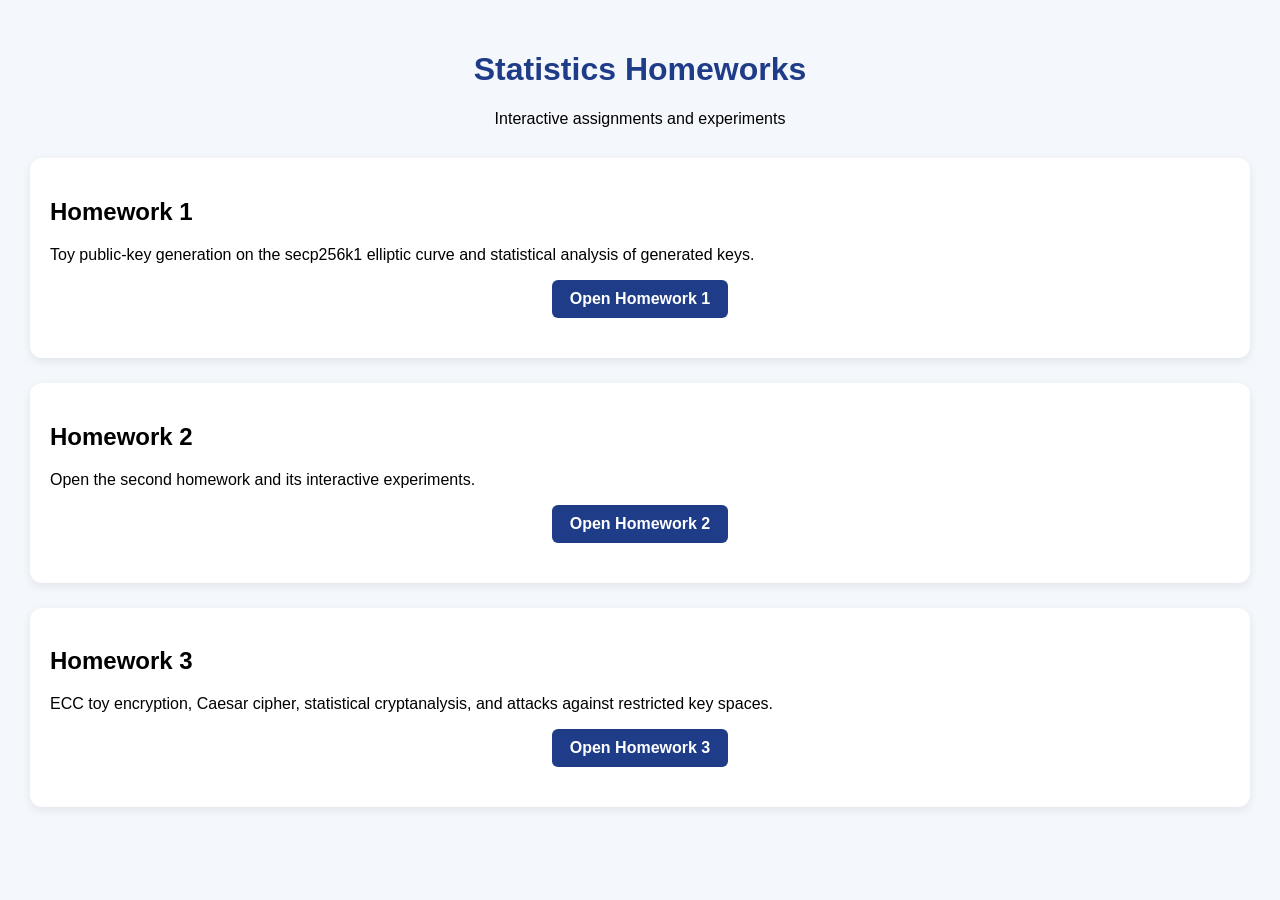
==== index.html @ 22dfff21 "Add files via upload" ====
<!DOCTYPE html>
<html lang="en">
<head>
  <meta charset="UTF-8">
  <meta name="viewport" content="width=device-width, initial-scale=1.0">
  <title>Statistics Homeworks</title>
  <link rel="stylesheet" href="style.css">
</head>
<body>
  <div class="container">
    <header>
      <h1>Statistics Homeworks</h1>
      <p class="subtitle">Interactive assignments and experiments</p>
    </header>
    <main>
      <section class="card">
        <h2>Homework 1</h2>
        <p>Toy public-key generation on the secp256k1 elliptic curve and statistical analysis of generated keys.</p>
        <div class="navigation"><a href="homework1.html">Open Homework 1</a></div>
      </section>
      <section class="card">
        <h2>Homework 2</h2>
        <p>Open the second homework and its interactive experiments.</p>
        <div class="navigation"><a href="homework2.html">Open Homework 2</a></div>
      </section>
      <section class="card">
        <h2>Homework 3</h2>
        <p>ECC toy encryption, Caesar cipher, statistical cryptanalysis, and attacks against restricted key spaces.</p>
        <div class="navigation"><a href="homework3.html">Open Homework 3</a></div>
      </section>
    </main>
  </div>
</body>
</html>
---- style.css ----
body {
    margin: 0;
    padding: 30px;
    background: #f4f7fb;
    font-family: Arial, sans-serif;
}

.container {
    max-width: 1400px;
    margin: auto;
}

h1 {
    text-align: center;
    color: #1f3c88;
}

.subtitle {
    text-align: center;
    margin-bottom: 30px;
}

.card {
    background: white;
    padding: 20px;
    border-radius: 12px;
    margin-bottom: 25px;
    box-shadow: 0 3px 10px rgba(0,0,0,0.08);
}

.controls {
    display: flex;
    gap: 20px;
    align-items: center;
    flex-wrap: wrap;
}

.controls input,
.controls select {
    margin-left: 8px;
    padding: 6px;
}

.controls button {
    background: #1f3c88;
    color: white;
    border: none;
    border-radius: 6px;
    padding: 10px 18px;
    cursor: pointer;
}

.controls button:hover {
    background: #2952b8;
}

.visual-section {
    display: flex;
    gap: 20px;
    flex-wrap: wrap;
}

.canvas-panel,
.log-panel {
    flex: 1;
    min-width: 450px;
    background: white;
    border-radius: 12px;
    padding: 20px;
    box-shadow: 0 3px 10px rgba(0,0,0,0.08);
}

canvas {
    border: 1px solid #ccc;
    display: block;
}

#log {
    height: 650px;
    overflow-y: auto;
    background: #f8f8f8;
    border-radius: 8px;
    padding: 10px;
}

.log-entry {
    margin-bottom: 10px;
    padding: 8px;
    background: white;
    border-left: 4px solid #1f3c88;
}

.resultBox {
    margin-top: 25px;
    padding: 20px;
    font-size: 24px;
    font-weight: bold;
    color: green;
    background: #eefcee;
    border-radius: 12px;
    text-align: center;
}

.charts {
    display: flex;
    gap: 20px;
    flex-wrap: wrap;
    margin-top: 20px;
}

.chart-container {
    flex: 1;
    min-width: 400px;
}

#bitStats,
#avalancheTable,
#discussionBox {
    margin-top: 25px;
    padding: 15px;
    background: #f8f8f8;
    border-radius: 10px;
}

table {
    border-collapse: collapse;
    width: 100%;
}

th,
td {
    border: 1px solid #ddd;
    padding: 8px;
}

th {
    background: #1f3c88;
    color: white;
}

.navigation {
    text-align: center;
    margin-bottom: 20px;
}

.navigation a {
    display: inline-block;
    margin: 0 10px;
    padding: 10px 18px;
    background: #1f3c88;
    color: white;
    text-decoration: none;
    border-radius: 6px;
    font-weight: bold;
}

.navigation a:hover {
    background: #2952b8;
}
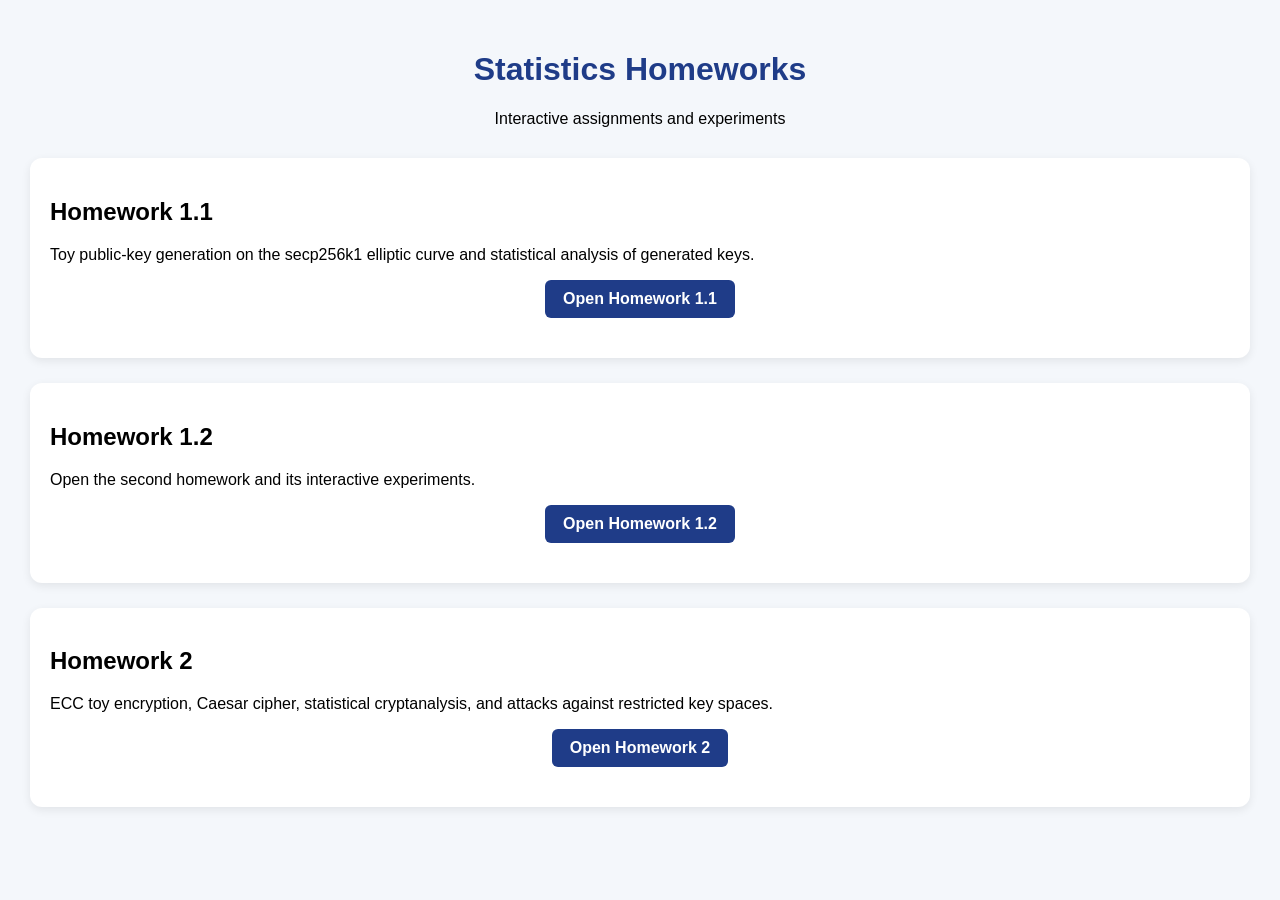
==== commit 9747190e: "Update index.html" ====
--- a/index.html
+++ b/index.html
@@ -14,19 +14,19 @@
     </header>
     <main>
       <section class="card">
-        <h2>Homework 1</h2>
+        <h2>Homework 1.1</h2>
         <p>Toy public-key generation on the secp256k1 elliptic curve and statistical analysis of generated keys.</p>
-        <div class="navigation"><a href="homework1.html">Open Homework 1</a></div>
+        <div class="navigation"><a href="homework1_1.html">Open Homework 1.1</a></div>
+      </section>
+      <section class="card">
+        <h2>Homework 1.2</h2>
+        <p>Open the second homework and its interactive experiments.</p>
+        <div class="navigation"><a href="homework1_2.html">Open Homework 1.2</a></div>
       </section>
       <section class="card">
         <h2>Homework 2</h2>
-        <p>Open the second homework and its interactive experiments.</p>
+        <p>ECC toy encryption, Caesar cipher, statistical cryptanalysis, and attacks against restricted key spaces.</p>
         <div class="navigation"><a href="homework2.html">Open Homework 2</a></div>
-      </section>
-      <section class="card">
-        <h2>Homework 3</h2>
-        <p>ECC toy encryption, Caesar cipher, statistical cryptanalysis, and attacks against restricted key spaces.</p>
-        <div class="navigation"><a href="homework3.html">Open Homework 3</a></div>
       </section>
     </main>
   </div>
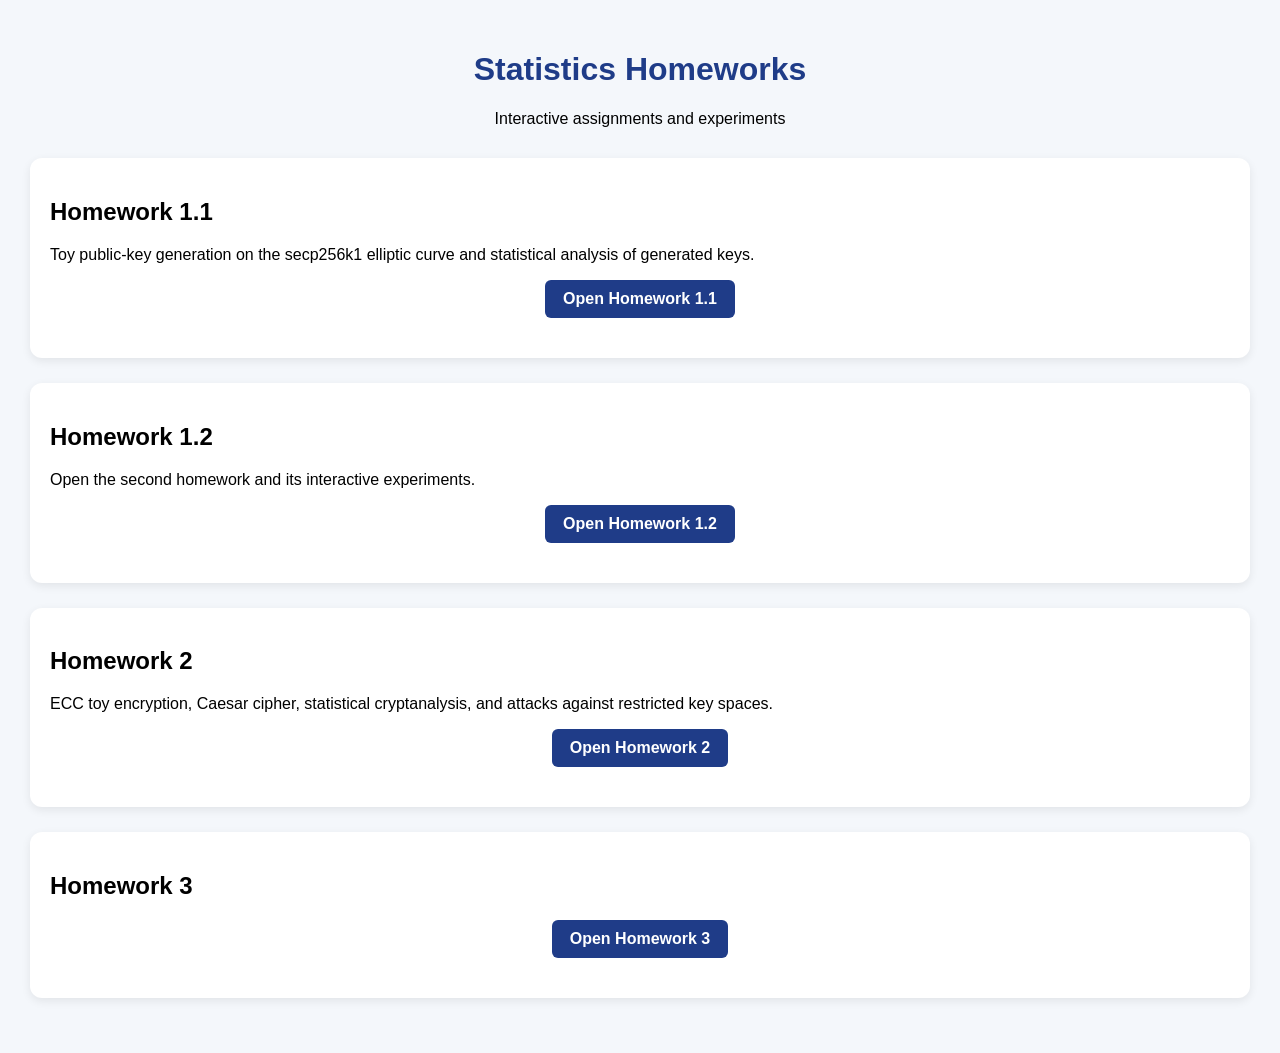
==== commit 05c39d74: "Update index.html" ====
--- a/index.html
+++ b/index.html
@@ -28,6 +28,11 @@
         <p>ECC toy encryption, Caesar cipher, statistical cryptanalysis, and attacks against restricted key spaces.</p>
         <div class="navigation"><a href="homework2.html">Open Homework 2</a></div>
       </section>
+      <section class="card">
+        <h2>Homework 3</h2>
+        <p></p>
+        <div class="navigation"><a href="homework3.html">Open Homework 3</a></div>
+      </section>
     </main>
   </div>
 </body>
--- a/style.css
+++ b/style.css
@@ -157,3 +157,8 @@
 .navigation a:hover {
     background: #2952b8;
 }
+
+canvas{
+    width:100% !important;
+    height:450px !important;
+}
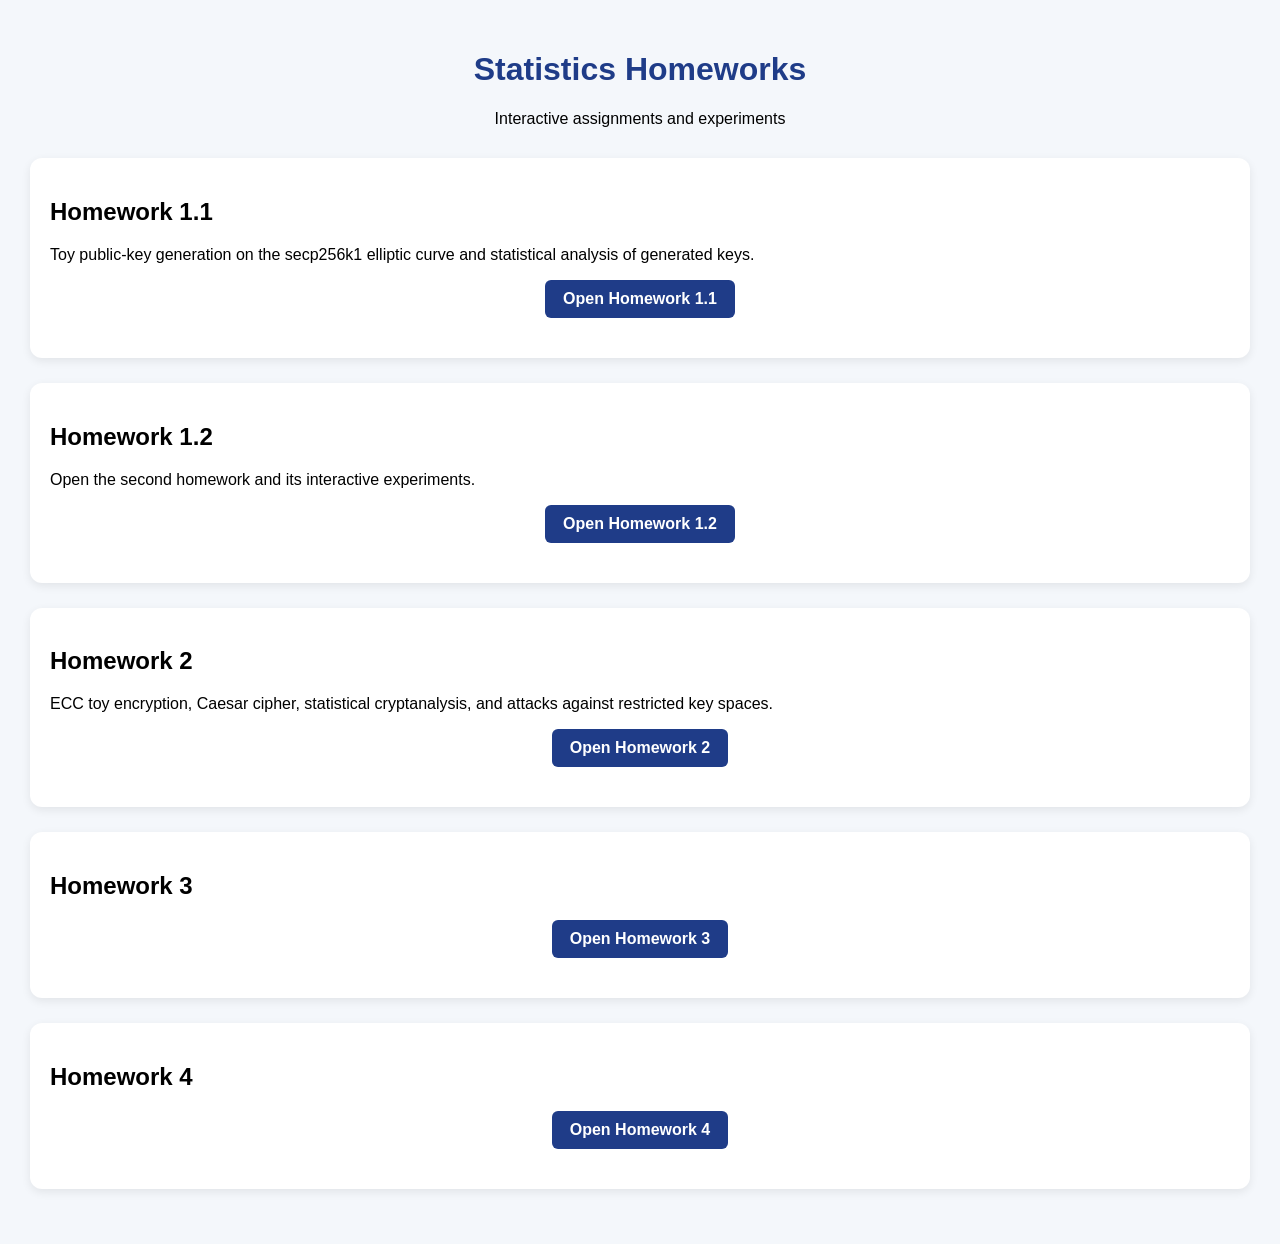
==== commit 4dcb4487: "Update index.html" ====
--- a/index.html
+++ b/index.html
@@ -33,6 +33,11 @@
         <p></p>
         <div class="navigation"><a href="homework3.html">Open Homework 3</a></div>
       </section>
+      <section class="card">
+        <h2>Homework 4</h2>
+        <p></p>
+        <div class="navigation"><a href="homework4.html">Open Homework 4</a></div>
+      </section>
     </main>
   </div>
 </body>
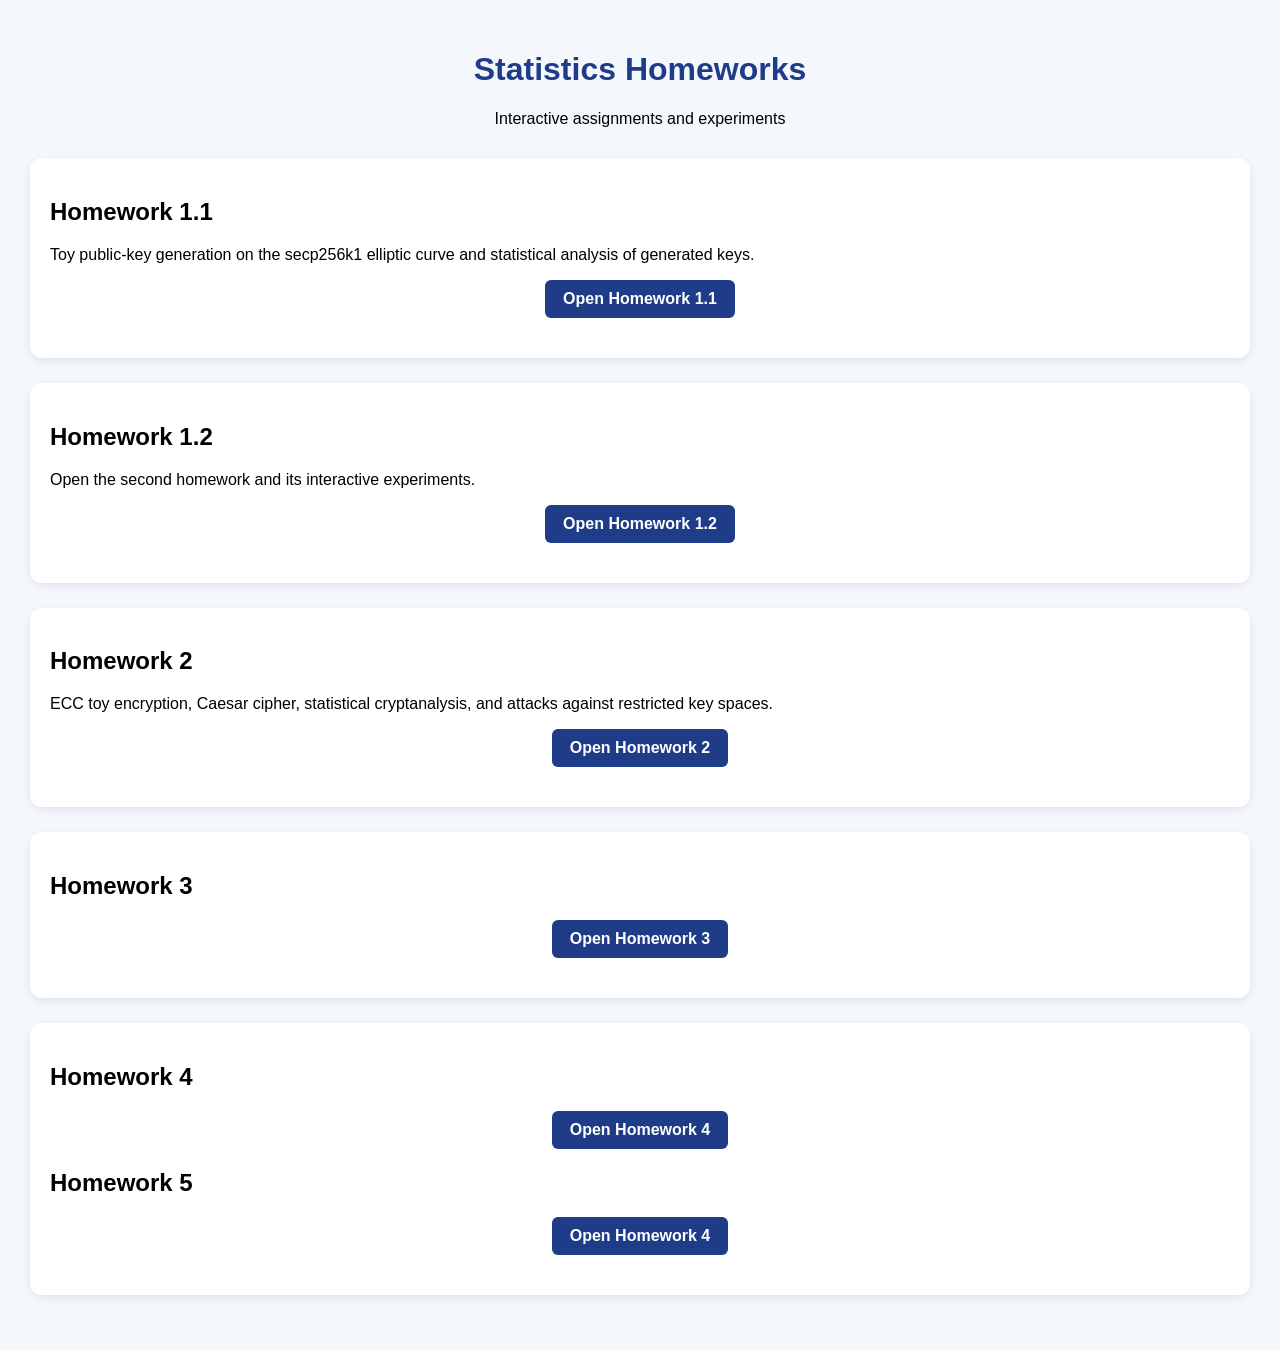
==== commit 49c713f6: "Update index.html" ====
--- a/index.html
+++ b/index.html
@@ -37,6 +37,9 @@
         <h2>Homework 4</h2>
         <p></p>
         <div class="navigation"><a href="homework4.html">Open Homework 4</a></div>
+        <h2>Homework 5</h2>
+        <p></p>
+        <div class="navigation"><a href="homework5.html">Open Homework 4</a></div>
       </section>
     </main>
   </div>
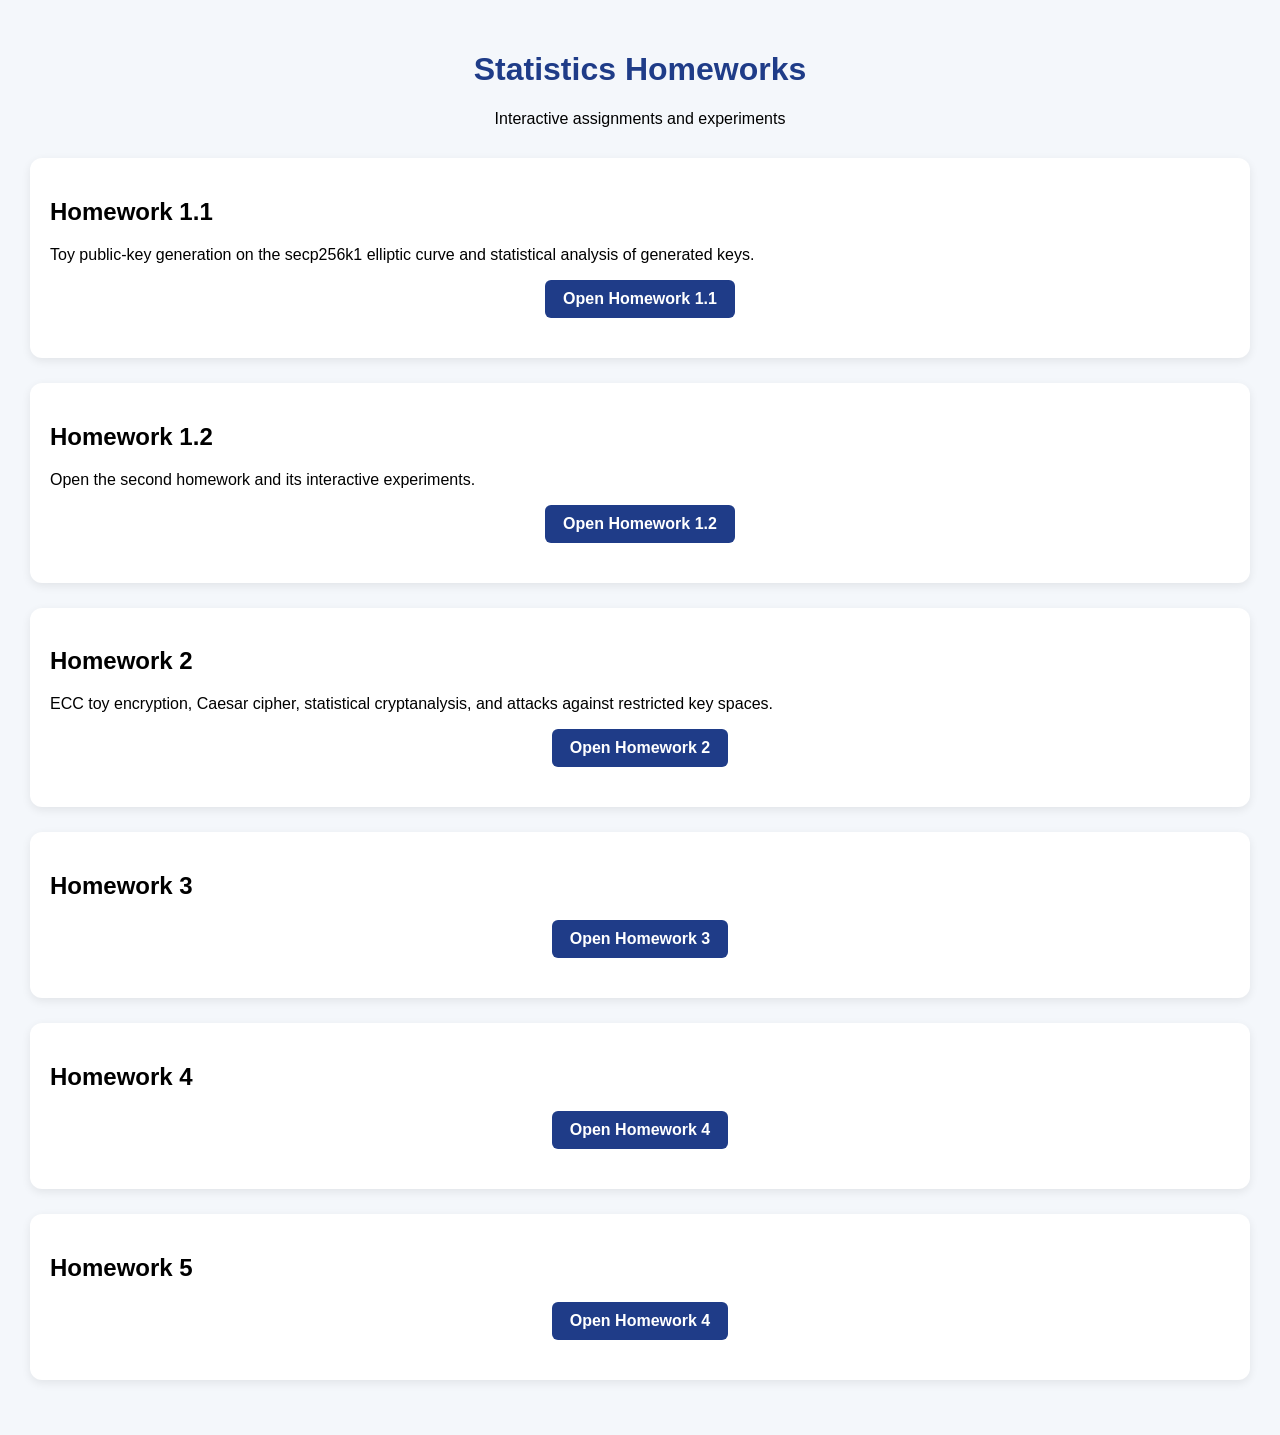
==== commit c045caec: "Update index.html" ====
--- a/index.html
+++ b/index.html
@@ -37,6 +37,8 @@
         <h2>Homework 4</h2>
         <p></p>
         <div class="navigation"><a href="homework4.html">Open Homework 4</a></div>
+      </section>
+      <section class="card">
         <h2>Homework 5</h2>
         <p></p>
         <div class="navigation"><a href="homework5.html">Open Homework 4</a></div>
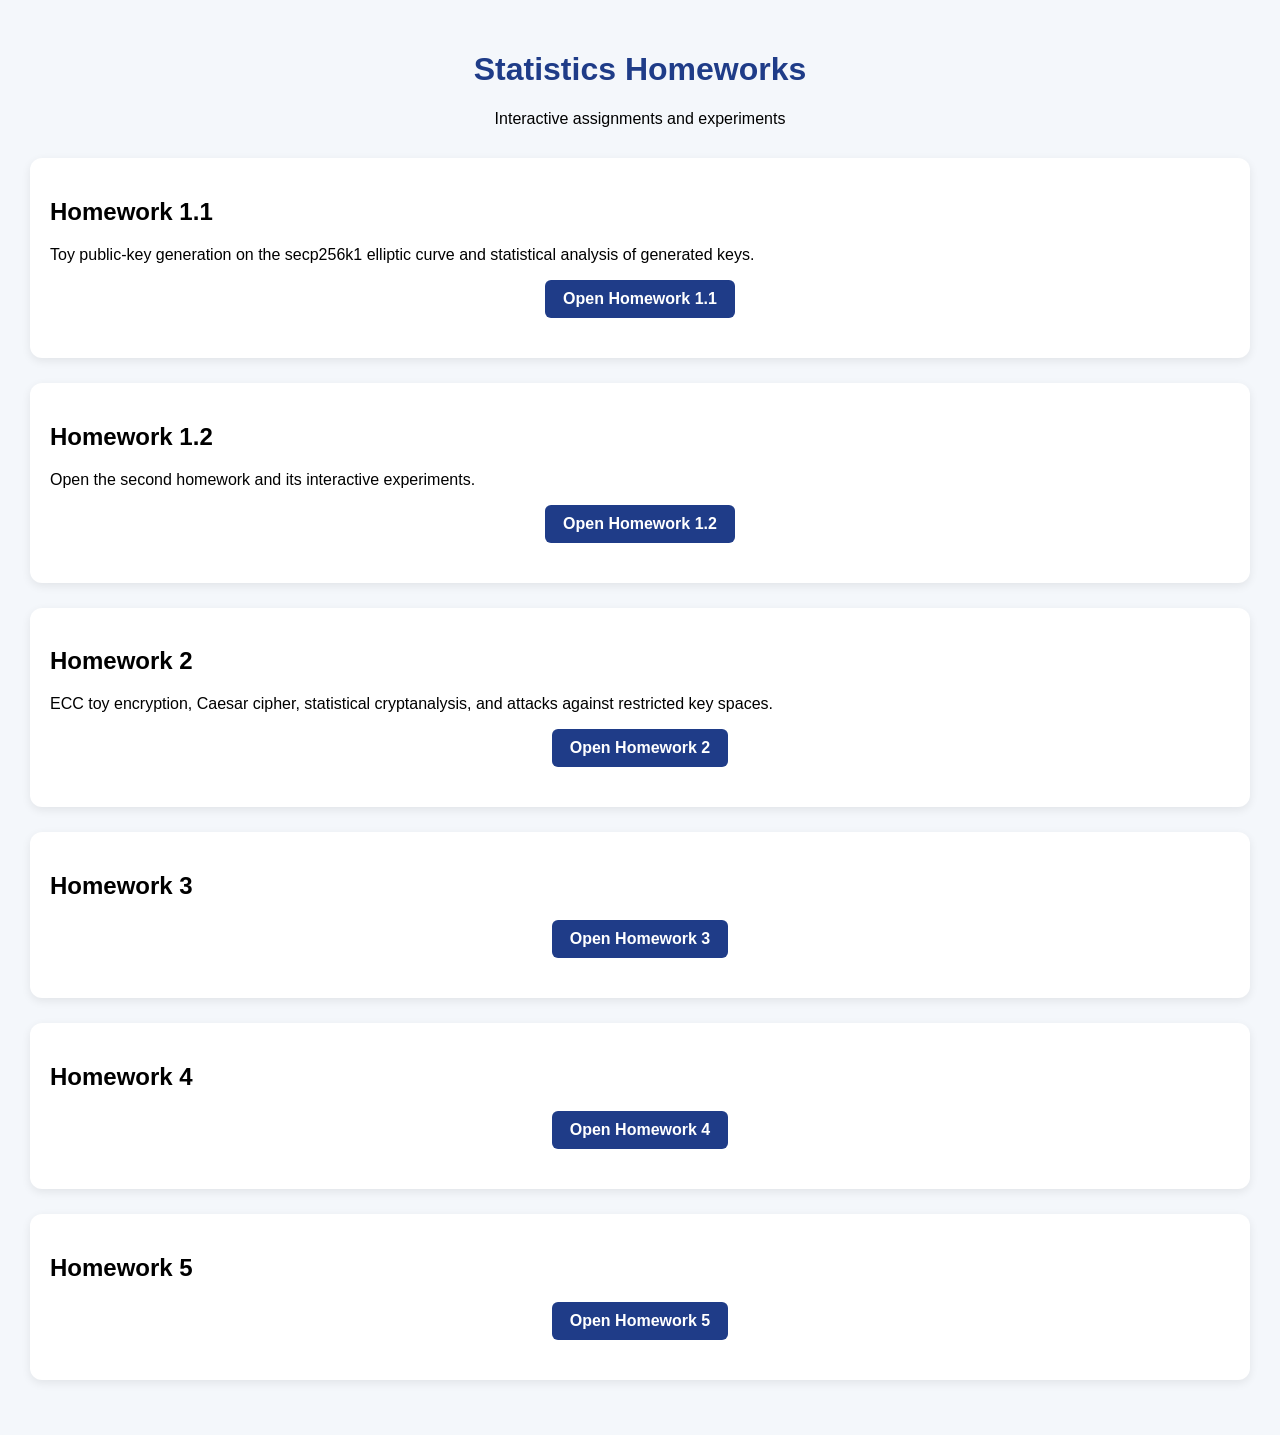
==== commit 841c2ff7: "Update index.html" ====
--- a/index.html
+++ b/index.html
@@ -41,7 +41,7 @@
       <section class="card">
         <h2>Homework 5</h2>
         <p></p>
-        <div class="navigation"><a href="homework5.html">Open Homework 4</a></div>
+        <div class="navigation"><a href="homework5.html">Open Homework 5</a></div>
       </section>
     </main>
   </div>
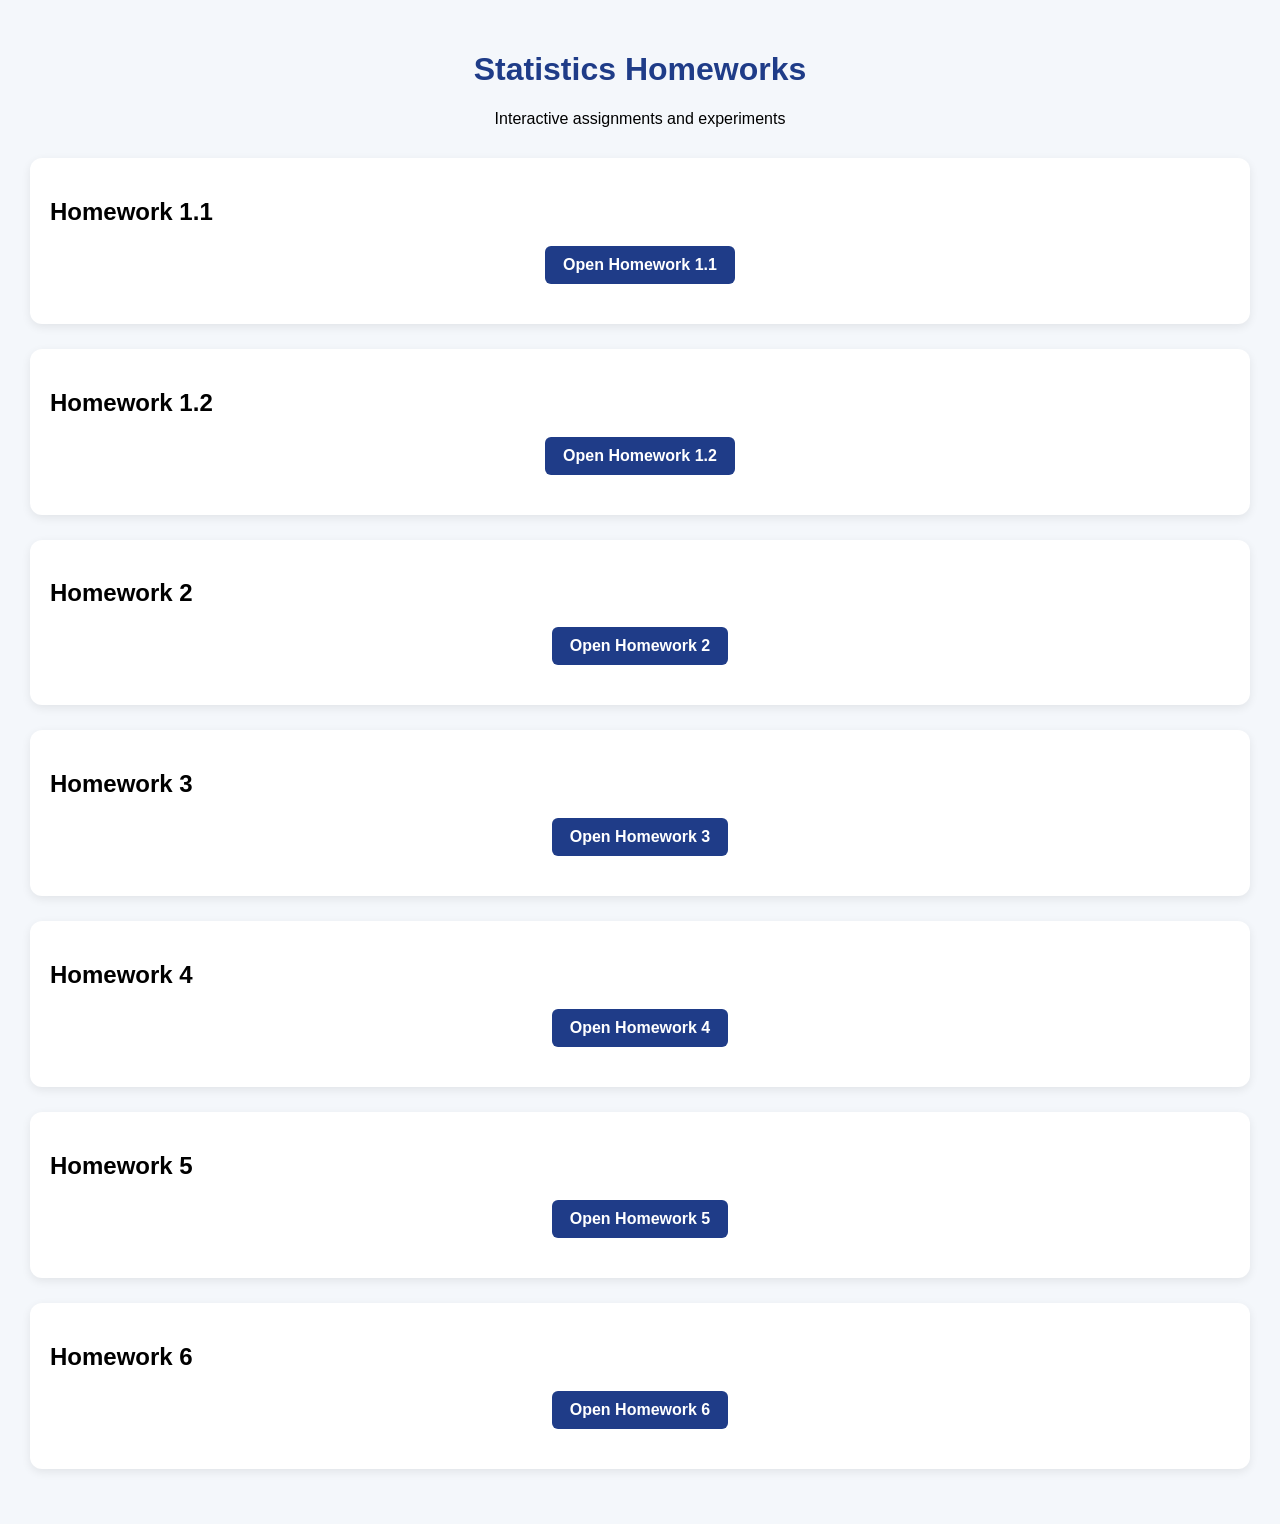
==== commit cc251cf7: "Update index.html" ====
--- a/index.html
+++ b/index.html
@@ -15,17 +15,17 @@
     <main>
       <section class="card">
         <h2>Homework 1.1</h2>
-        <p>Toy public-key generation on the secp256k1 elliptic curve and statistical analysis of generated keys.</p>
+        <p></p>
         <div class="navigation"><a href="homework1_1.html">Open Homework 1.1</a></div>
       </section>
       <section class="card">
         <h2>Homework 1.2</h2>
-        <p>Open the second homework and its interactive experiments.</p>
+        <p></p>
         <div class="navigation"><a href="homework1_2.html">Open Homework 1.2</a></div>
       </section>
       <section class="card">
         <h2>Homework 2</h2>
-        <p>ECC toy encryption, Caesar cipher, statistical cryptanalysis, and attacks against restricted key spaces.</p>
+        <p></p>
         <div class="navigation"><a href="homework2.html">Open Homework 2</a></div>
       </section>
       <section class="card">
@@ -43,6 +43,11 @@
         <p></p>
         <div class="navigation"><a href="homework5.html">Open Homework 5</a></div>
       </section>
+      <section class="card">
+        <h2>Homework 6</h2>
+        <p></p>
+        <div class="navigation"><a href="homework6.html">Open Homework 6</a></div>
+      </section>
     </main>
   </div>
 </body>
